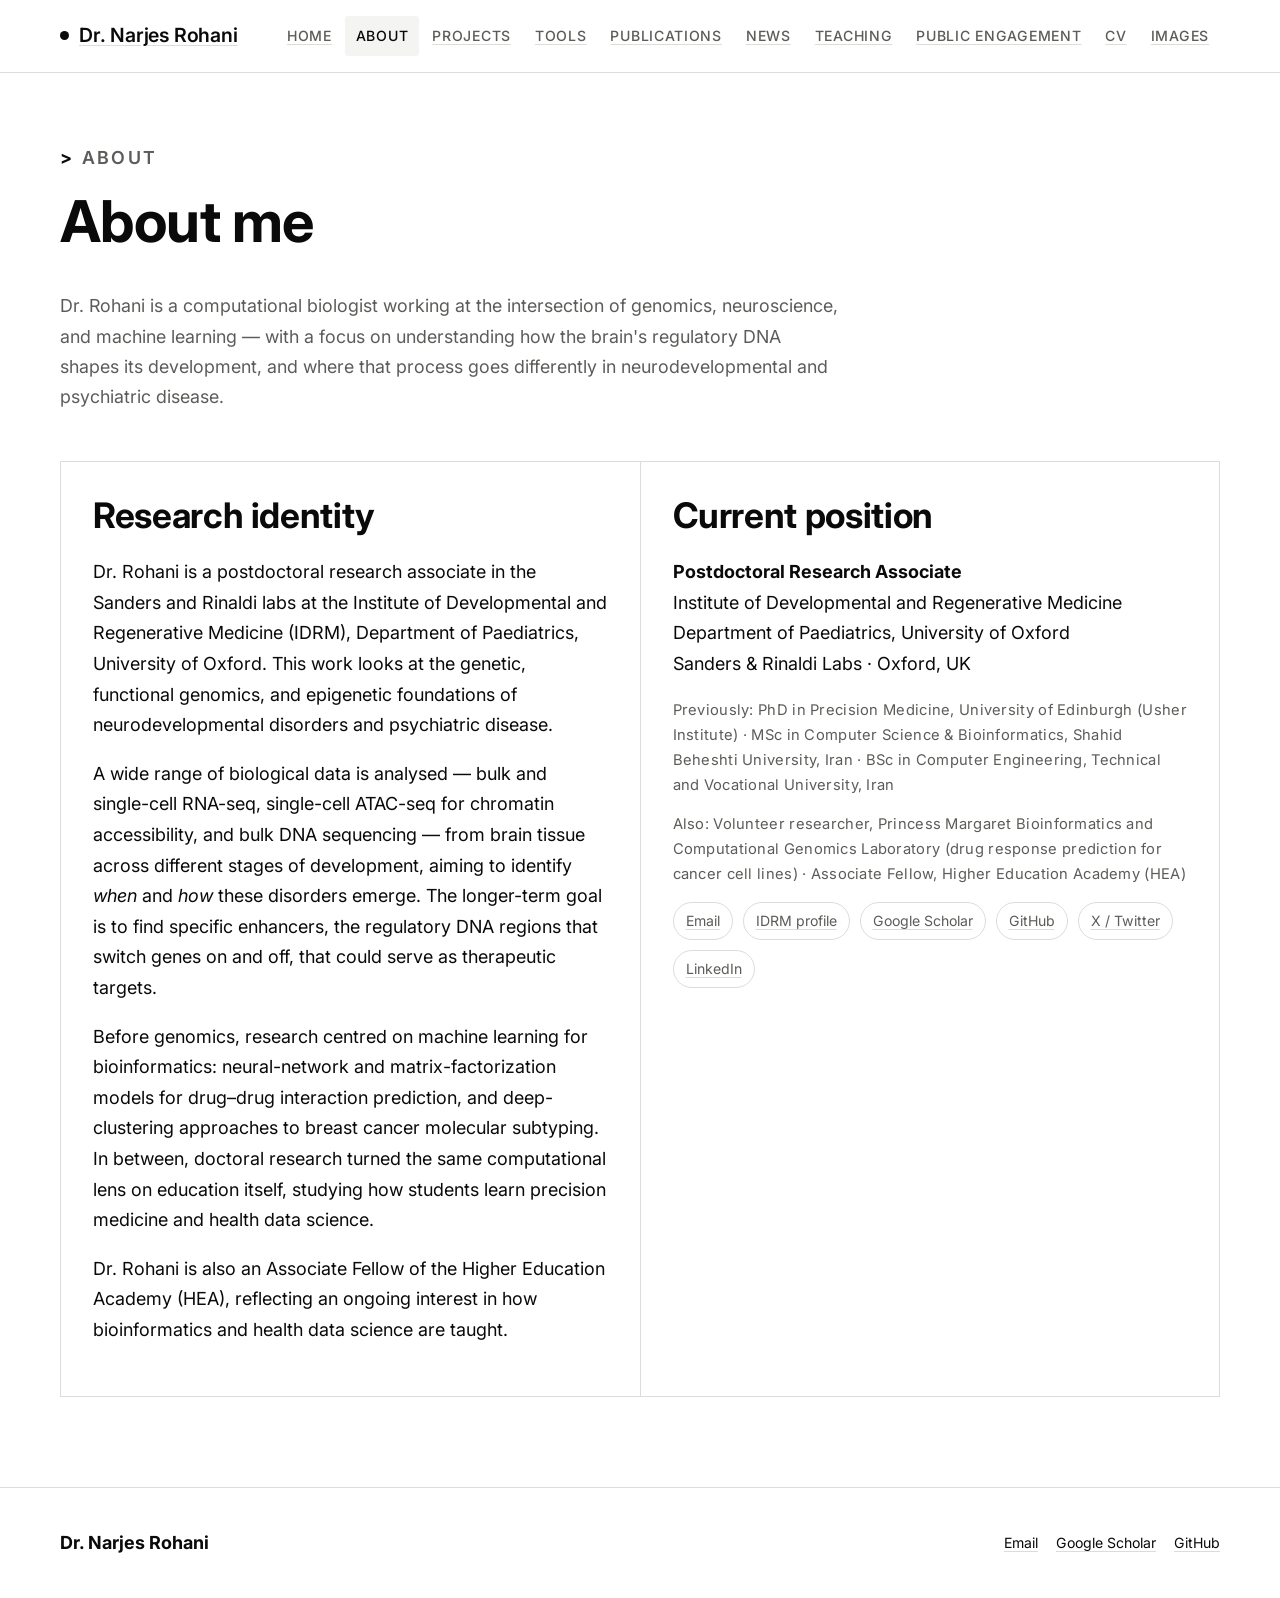
==== pages/about.html @ c46ffbc9 "Add files via upload" ====
<!doctype html>
<html lang="en">
<head>
<meta charset="utf-8">
<meta name="viewport" content="width=device-width, initial-scale=1">
<title>About | Dr. Narjes Rohani</title>
<meta name="description" content="About Dr. Narjes Rohani — postdoctoral research associate at the University of Oxford, working on the genomics of neurodevelopmental and psychiatric disease.">
<link rel="icon" href="../assets/images/favicon.svg" type="image/svg+xml">
<link rel="preconnect" href="https://fonts.googleapis.com">
<link rel="preconnect" href="https://fonts.gstatic.com" crossorigin>
<link href="https://fonts.googleapis.com/css2?family=Inter:wght@400;500;600;700;800&display=swap" rel="stylesheet">
<link rel="stylesheet" href="../assets/css/style.css">
</head>
<body>
<header class="site-header">
  <div class="container nav-wrap">
    <a class="brand" href="../index.html"><span class="mark"></span>Dr. Narjes Rohani</a>
    <button class="menu-toggle" aria-label="Toggle navigation">☰</button>
    <nav class="nav">
      <a href="../index.html">Home</a>
      <a href="about.html" class="active">About</a>
      <a href="projects.html">Projects</a>
      <a href="tools.html">Tools</a>
      <a href="publications.html">Publications</a>
      <a href="news.html">News</a>
      <a href="teaching.html">Teaching</a>
      <a href="engagement.html">Public engagement</a>
      <a href="cv.html">CV</a>
      <a href="images.html">Images</a>
    </nav>
  </div>
</header>

<main class="page container">
  <div class="page-header">
    <p class="eyebrow">ABOUT</p>
    <h1>About me</h1>
    <p>Dr. Rohani is a computational biologist working at the intersection of genomics, neuroscience, and machine learning — with a focus on understanding how the brain's regulatory DNA shapes its development, and where that process goes differently in neurodevelopmental and psychiatric disease.</p>
  </div>

  <div class="grid-two">
    <section>
      <h2>Research identity</h2>
      <p>Dr. Rohani is a postdoctoral research associate in the Sanders and Rinaldi labs at the Institute of Developmental and Regenerative Medicine (IDRM), Department of Paediatrics, University of Oxford. This work looks at the genetic, functional genomics, and epigenetic foundations of neurodevelopmental disorders and psychiatric disease.</p>
      <p>A wide range of biological data is analysed — bulk and single-cell RNA-seq, single-cell ATAC-seq for chromatin accessibility, and bulk DNA sequencing — from brain tissue across different stages of development, aiming to identify <em>when</em> and <em>how</em> these disorders emerge. The longer-term goal is to find specific enhancers, the regulatory DNA regions that switch genes on and off, that could serve as therapeutic targets.</p>
      <p>Before genomics, research centred on machine learning for bioinformatics: neural-network and matrix-factorization models for drug–drug interaction prediction, and deep-clustering approaches to breast cancer molecular subtyping. In between, doctoral research turned the same computational lens on education itself, studying how students learn precision medicine and health data science.</p>
      <p>Dr. Rohani is also an Associate Fellow of the Higher Education Academy (HEA), reflecting an ongoing interest in how bioinformatics and health data science are taught.</p>
    </section>
    <section>
      <h2>Current position</h2>
      <p><strong>Postdoctoral Research Associate</strong><br>Institute of Developmental and Regenerative Medicine<br>Department of Paediatrics, University of Oxford<br>Sanders &amp; Rinaldi Labs · Oxford, UK</p>
      <p class="meta">Previously: PhD in Precision Medicine, University of Edinburgh (Usher Institute) · MSc in Computer Science &amp; Bioinformatics, Shahid Beheshti University, Iran · BSc in Computer Engineering, Technical and Vocational University, Iran</p>
      <p class="meta">Also: Volunteer researcher, Princess Margaret Bioinformatics and Computational Genomics Laboratory (drug response prediction for cancer cell lines) · Associate Fellow, Higher Education Academy (HEA)</p>
      <div class="pill-links">
        <a href="mailto:narjes.rohani@paediatrics.ox.ac.uk">Email</a>
        <a href="https://www.idrm.ox.ac.uk/people/research-groups/sanders-group/narjes-rohani" target="_blank" rel="noopener">IDRM profile</a>
        <a href="https://scholar.google.com/citations?user=2zoKXHUAAAAJ&hl=en" target="_blank" rel="noopener">Google Scholar</a>
        <a href="https://github.com/nrohani" target="_blank" rel="noopener">GitHub</a>
        <a href="https://x.com/NarjesRohani" target="_blank" rel="noopener">X / Twitter</a>
        <a href="https://www.linkedin.com/in/narjes-rohani-153b0b168/" target="_blank" rel="noopener">LinkedIn</a>
      </div>
    </section>
  </div>
</main>

<footer class="footer">
  <div class="container footer-wrap">
    <strong>Dr. Narjes Rohani</strong>
    <div class="footer-links">
      <a href="mailto:narjes.rohani@paediatrics.ox.ac.uk">Email</a>
      <a href="https://scholar.google.com/citations?user=2zoKXHUAAAAJ&hl=en" target="_blank" rel="noopener">Google Scholar</a>
      <a href="https://github.com/nrohani" target="_blank" rel="noopener">GitHub</a>
    </div>
  </div>
</footer>
<script src="../assets/js/main.js"></script>
</body>
</html>
---- assets/css/style.css ----
/* =========================================================
   Dr. Narjes Rohani — academic site
   Palette: pure black / white / grays. Type: a single,
   standard, easy-to-read sans-serif (Inter) used throughout
   for headings, labels, and body text, at a comfortable
   reading size. Signature: brain-as-network motif.
   ========================================================= */

:root {
  --bg:        #ffffff;
  --bg-soft:   #f4f4f2;
  --ink:       #0a0a0a;
  --muted:     #5a5d58;
  --faint:     #8d8f8a;
  --line:      #dcddd8;
  --card:      #ffffff;

  --invert-bg:    #0a0a0a;
  --invert-ink:   #f4f4f2;
  --invert-muted: #9a9c96;
  --invert-line:  #2a2b27;

  --max: 1160px;
  --sans:  "Inter", Arial, Helvetica, ui-sans-serif, system-ui, -apple-system, "Segoe UI", sans-serif;
  /* Headings and labels use the same standard font as the body for consistency and readability. */
  --serif: var(--sans);
  --mono:  var(--sans);
}

* { box-sizing: border-box; }
html { scroll-behavior: smooth; }
body {
  margin: 0;
  font-family: var(--sans);
  color: var(--ink);
  background: var(--bg);
  line-height: 1.7;
  font-size: 18px;
}
a { color: var(--ink); text-decoration-color: var(--line); text-underline-offset: 3px; }
a:hover { text-decoration-color: var(--ink); }
::selection { background: var(--ink); color: var(--bg); }

.container { width: min(var(--max), calc(100% - 44px)); margin: 0 auto; }

/* ---------- header / nav ---------- */
.site-header {
  position: sticky; top: 0; z-index: 30;
  background: rgba(255,255,255,.92);
  backdrop-filter: blur(8px);
  border-bottom: 1px solid var(--line);
}
.nav-wrap { min-height: 72px; display: flex; align-items: center; justify-content: space-between; gap: 24px; }
.brand {
  font-family: var(--serif);
  font-weight: 600;
  font-size: 1.22rem;
  letter-spacing: -.01em;
  color: var(--ink);
  display: flex; align-items: center; gap: 10px;
}
.brand .mark { display: inline-block; width: 9px; height: 9px; border-radius: 50%; background: var(--ink); flex: none; }
.brand:hover { text-decoration: none; }
.nav { display: flex; gap: 2px; flex-wrap: wrap; justify-content: flex-end; }
.nav a {
  font-family: var(--mono);
  font-size: .88rem;
  font-weight: 500;
  letter-spacing: .05em;
  text-transform: uppercase;
  color: var(--muted);
  padding: 8px 11px;
  border-radius: 3px;
}
.nav a:hover, .nav a.active { color: var(--ink); background: var(--bg-soft); text-decoration: none; }
.menu-toggle { display: none; border: 1px solid var(--line); background: transparent; font-size: 1.1rem; padding: 6px 11px; border-radius: 4px; font-family: var(--mono); }

/* ---------- type ---------- */
h1, h2, h3 { font-family: var(--serif); line-height: 1.2; letter-spacing: -.01em; font-weight: 700; margin: 0 0 .6em; color: var(--ink); }
h1 { font-size: clamp(2.4rem, 5vw, 3.6rem); font-weight: 700; }
h2 { font-size: clamp(1.6rem, 3vw, 2.2rem); }
h3 { font-size: 1.2rem; font-weight: 700; margin: 0 0 8px; }
p { margin: 0 0 1em; }
.lead { font-size: 1.25rem; max-width: 700px; color: var(--ink); }
.muted { color: var(--muted); }
.faint { color: var(--faint); }

.eyebrow {
  font-family: var(--mono);
  font-size: .85rem;
  font-weight: 600;
  letter-spacing: .12em;
  text-transform: uppercase;
  color: var(--muted);
  margin: 0 0 14px;
  display: flex; align-items: center; gap: 8px;
}
.eyebrow::before { content: ">"; color: var(--ink); font-weight: 700; }

/* ---------- buttons ---------- */
.actions { display: flex; gap: 12px; margin-top: 30px; flex-wrap: wrap; }
.button {
  display: inline-flex; align-items: center; gap: 8px;
  padding: 12px 20px; border-radius: 3px;
  background: var(--ink); color: var(--bg);
  border: 1px solid var(--ink);
  font-family: var(--mono); font-size: .92rem; font-weight: 500; letter-spacing: .02em;
}
.button:hover { background: #262622; text-decoration: none; }
.button.secondary { background: transparent; color: var(--ink); }
.button.secondary:hover { background: var(--bg-soft); }
.button.on-dark { background: var(--invert-ink); color: var(--invert-bg); border-color: var(--invert-ink); }
.button.on-dark:hover { background: #d8d8d4; }
.button.ghost-on-dark { background: transparent; color: var(--invert-ink); border-color: var(--invert-line); }
.button.ghost-on-dark:hover { background: rgba(255,255,255,.06); }

/* ---------- hero ---------- */
.hero { display: grid; grid-template-columns: 1.28fr .9fr; gap: 60px; padding: 78px 0 84px; align-items: center; }
.hero-text .tagline-code {
  display: inline-block; font-family: var(--mono); font-size: .88rem; color: var(--muted);
  background: var(--bg-soft); border: 1px solid var(--line); padding: 4px 10px; border-radius: 3px; margin: 22px 0 0;
}
.hero-visual { position: relative; }
.hero-visual svg { width: 100%; height: auto; display: block; }
.neuron { fill: var(--ink); }
.syn { stroke: var(--muted); stroke-width: 1; opacity: .55; }
.trace { stroke: var(--ink); stroke-width: 1.4; fill: none; stroke-linecap: round; stroke-linejoin: round; }
.pad { fill: var(--ink); }
.brain-outline { fill: none; stroke: var(--line); stroke-width: 1.4; stroke-dasharray: 3 4; }
@keyframes pulse { 0%,100% { opacity: 1; transform: scale(1); } 50% { opacity: .45; transform: scale(1.35); } }
.neuron { transform-box: fill-box; transform-origin: center; animation: pulse 3.6s ease-in-out infinite; }
@media (prefers-reduced-motion: reduce) { .neuron { animation: none; } }
.hero-visual .cap {
  font-family: var(--mono); font-size: .82rem; letter-spacing: .1em; text-transform: uppercase;
  fill: var(--faint);
}

/* ---------- sections ---------- */
.section { padding: 76px 0; }
.section.tight { padding: 56px 0; }
.section-heading { margin-bottom: 34px; max-width: 680px; }
.alt {
  background: var(--invert-bg);
  color: var(--invert-ink);
}
.alt .eyebrow { color: var(--invert-muted); }
.alt .eyebrow::before { color: var(--invert-ink); }
.alt h2 { color: var(--invert-ink); }
.alt a { color: var(--invert-ink); text-decoration-color: var(--invert-line); }
.alt .muted { color: var(--invert-muted); }

/* ---------- cards ---------- */
.cards { display: grid; gap: 1px; background: var(--line); border: 1px solid var(--line); }
.cards.three { grid-template-columns: repeat(3, 1fr); }
.card { background: var(--card); padding: 30px 28px; position: relative; }
.number { font-family: var(--mono); color: var(--faint); font-size: .88rem; letter-spacing: .04em; }
.card p { color: var(--muted); }
.card a { font-family: var(--mono); font-size: .92rem; }
.tag-row { display: flex; flex-wrap: wrap; gap: 6px; margin: 10px 0 14px; }
.tag {
  font-family: var(--mono); font-size: .82rem; letter-spacing: .03em; text-transform: uppercase;
  border: 1px solid var(--line); color: var(--muted); padding: 3px 8px; border-radius: 3px;
}
.alt .tag { border-color: var(--invert-line); color: var(--invert-muted); }
.alt .cards { background: var(--invert-line); border-color: var(--invert-line); }
.alt .card { background: var(--invert-bg); }
.alt .card p { color: var(--invert-muted); }

/* ---------- split / publications ---------- */
.split { display: grid; grid-template-columns: .55fr 1fr; gap: 60px; }
.publication-list article { display: grid; grid-template-columns: 78px 1fr; gap: 20px; padding: 22px 0; border-bottom: 1px solid var(--invert-line); }
.publication-list article:first-child { padding-top: 0; }
.pub-year { font-family: var(--mono); color: var(--invert-muted); font-weight: 500; font-size: .92rem; }
.pub-year::before { content: "$ "; }
.publication-list h3 { margin-top: 0; color: var(--invert-ink); font-size: 1.05rem; }
.publication-list p { color: var(--invert-muted); font-size: .93rem; margin-bottom: 6px; }
.publication-list a { font-family: var(--mono); font-size: .88rem; }

/* ---------- footer ---------- */
.footer { padding: 40px 0; border-top: 1px solid var(--line); }
.footer-wrap { display: flex; justify-content: space-between; gap: 25px; align-items: center; flex-wrap: wrap; }
.footer-links { display: flex; flex-wrap: wrap; gap: 18px; font-family: var(--mono); font-size: .88rem; }
.footer .muted { font-family: var(--mono); font-size: .88rem; }

/* ---------- inner pages ---------- */
.page { padding: 70px 0 90px; }
.page-header { max-width: 780px; margin-bottom: 48px; }
.page-header p { font-size: 1.12rem; color: var(--muted); }
.grid-two { display: grid; grid-template-columns: repeat(2, 1fr); gap: 1px; background: var(--line); border: 1px solid var(--line); }
.grid-two > section { background: var(--card); padding: 32px; }
.list-item { padding: 24px 0; border-bottom: 1px solid var(--line); }
.list-item:first-child { padding-top: 0; }
.meta { font-family: var(--mono); color: var(--muted); font-size: .92rem; letter-spacing: .02em; }
.gallery { display: grid; grid-template-columns: repeat(3, 1fr); gap: 1px; background: var(--line); border: 1px solid var(--line); }
.gallery figure { margin: 0; background: var(--card); }
.gallery img { width: 100%; aspect-ratio: 4/3; object-fit: cover; display: block; }
.gallery figcaption { font-family: var(--mono); font-size: .88rem; color: var(--muted); padding: 10px 12px; border-top: 1px solid var(--line); }
.cv-actions { margin: 22px 0 42px; display: flex; align-items: center; gap: 14px; flex-wrap: wrap; }
.cv-note { font-family: var(--mono); font-size: .88rem; color: var(--faint); }
.cv-page { padding: 120px 0; text-align: center; }
.cv-page .page-header { margin: 0 auto; }
.cv-page .cv-actions { justify-content: center; margin-top: 30px; }

.divider {
  height: 10px; margin: 0;
  background-image: repeating-linear-gradient(90deg, var(--ink) 0 10px, transparent 10px 20px);
  opacity: .12;
}

.repo-list { display: grid; gap: 1px; background: var(--line); border: 1px solid var(--line); }
.repo { background: var(--card); padding: 22px 28px; display: grid; grid-template-columns: 1fr auto; gap: 14px; align-items: center; }
.repo h3 { margin: 0 0 4px; font-family: var(--mono); font-size: 1rem; }
.repo p { margin: 0; color: var(--muted); font-size: .92rem; }
.repo a { font-family: var(--mono); font-size: .88rem; white-space: nowrap; }

.video-grid { display: grid; grid-template-columns: repeat(3, 1fr); gap: 28px; margin-top: 30px; }
.video-card h3 { font-size: 1.05rem; margin-bottom: 4px; }
.video-card p { color: var(--muted); font-size: .95rem; }
.video-embed { position: relative; width: 100%; padding-top: 56.25%; background: var(--bg-soft); border: 1px solid var(--line); border-radius: 4px; overflow: hidden; margin-bottom: 12px; }
.video-embed iframe { position: absolute; inset: 0; width: 100%; height: 100%; border: 0; }

.pill-links { display: flex; flex-wrap: wrap; gap: 10px; margin-top: 10px; }
.pill-links a {
  font-family: var(--mono); font-size: .88rem; border: 1px solid var(--line); padding: 6px 12px; border-radius: 20px; color: var(--muted);
}
.pill-links a:hover { color: var(--ink); border-color: var(--ink); text-decoration: none; }

/* ---------- responsive ---------- */
@media (max-width: 900px) {
  .hero, .split, .cards.three, .grid-two, .gallery, .video-grid { grid-template-columns: 1fr; }
  .hero { padding-top: 46px; gap: 34px; }
  .hero-visual { max-width: 340px; margin: 0 auto; }
  .nav {
    display: none; position: absolute; left: 0; right: 0; top: 72px;
    flex-direction: column; align-items: flex-start;
    padding: 14px 22px 22px; background: var(--bg); border-bottom: 1px solid var(--line);
  }
  .nav.open { display: flex; }
  .nav a { padding: 10px 6px; width: 100%; }
  .menu-toggle { display: block; }
  .footer-wrap { align-items: flex-start; flex-direction: column; }
  .repo { grid-template-columns: 1fr; align-items: start; }
}
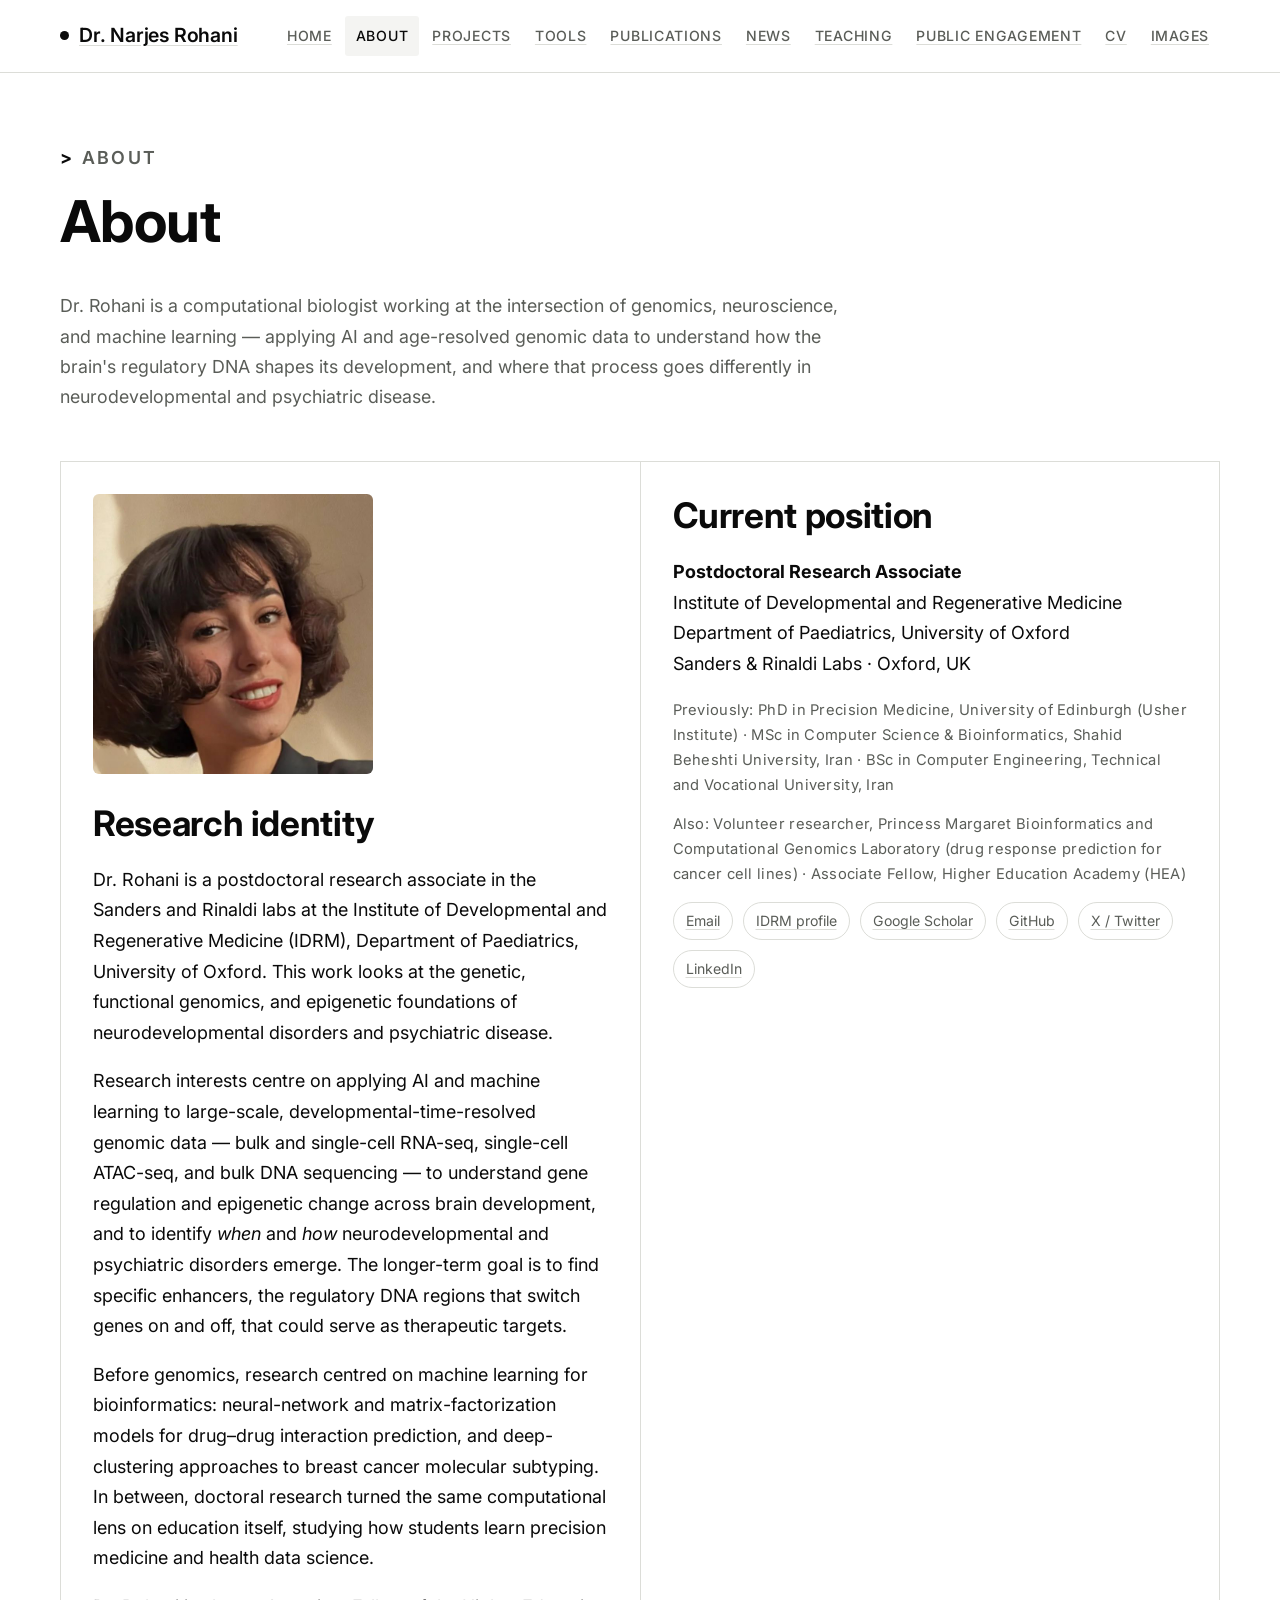
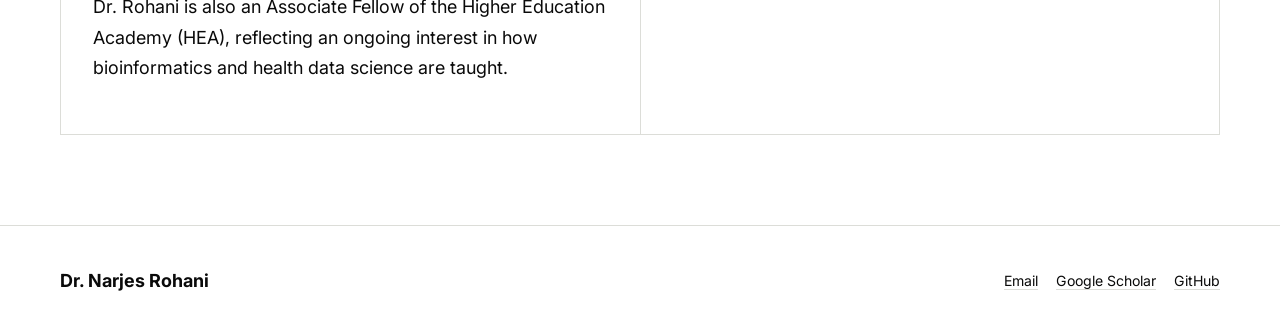
==== commit 9191229d: "Add files via upload" ====
--- a/pages/about.html
+++ b/pages/about.html
@@ -34,15 +34,16 @@
 <main class="page container">
   <div class="page-header">
     <p class="eyebrow">ABOUT</p>
-    <h1>About me</h1>
-    <p>Dr. Rohani is a computational biologist working at the intersection of genomics, neuroscience, and machine learning — with a focus on understanding how the brain's regulatory DNA shapes its development, and where that process goes differently in neurodevelopmental and psychiatric disease.</p>
+    <h1>About</h1>
+    <p>Dr. Rohani is a computational biologist working at the intersection of genomics, neuroscience, and machine learning — applying AI and age-resolved genomic data to understand how the brain's regulatory DNA shapes its development, and where that process goes differently in neurodevelopmental and psychiatric disease.</p>
   </div>
 
   <div class="grid-two">
     <section>
+      <img class="about-photo" src="../assets/images/site/headshot.jpg" alt="Portrait of Dr. Narjes Rohani">
       <h2>Research identity</h2>
       <p>Dr. Rohani is a postdoctoral research associate in the Sanders and Rinaldi labs at the Institute of Developmental and Regenerative Medicine (IDRM), Department of Paediatrics, University of Oxford. This work looks at the genetic, functional genomics, and epigenetic foundations of neurodevelopmental disorders and psychiatric disease.</p>
-      <p>A wide range of biological data is analysed — bulk and single-cell RNA-seq, single-cell ATAC-seq for chromatin accessibility, and bulk DNA sequencing — from brain tissue across different stages of development, aiming to identify <em>when</em> and <em>how</em> these disorders emerge. The longer-term goal is to find specific enhancers, the regulatory DNA regions that switch genes on and off, that could serve as therapeutic targets.</p>
+      <p>Research interests centre on applying AI and machine learning to large-scale, developmental-time-resolved genomic data — bulk and single-cell RNA-seq, single-cell ATAC-seq, and bulk DNA sequencing — to understand gene regulation and epigenetic change across brain development, and to identify <em>when</em> and <em>how</em> neurodevelopmental and psychiatric disorders emerge. The longer-term goal is to find specific enhancers, the regulatory DNA regions that switch genes on and off, that could serve as therapeutic targets.</p>
       <p>Before genomics, research centred on machine learning for bioinformatics: neural-network and matrix-factorization models for drug–drug interaction prediction, and deep-clustering approaches to breast cancer molecular subtyping. In between, doctoral research turned the same computational lens on education itself, studying how students learn precision medicine and health data science.</p>
       <p>Dr. Rohani is also an Associate Fellow of the Higher Education Academy (HEA), reflecting an ongoing interest in how bioinformatics and health data science are taught.</p>
     </section>
--- a/assets/css/style.css
+++ b/assets/css/style.css
@@ -220,6 +220,30 @@
 .video-embed iframe { position: absolute; inset: 0; width: 100%; height: 100%; border: 0; }
 
 .pill-links { display: flex; flex-wrap: wrap; gap: 10px; margin-top: 10px; }
+
+/* ---------- profile photo ---------- */
+.profile-photo { width: 128px; height: 128px; border-radius: 50%; object-fit: cover; border: 1px solid var(--line); flex: none; }
+.hero-person { display: flex; align-items: center; gap: 18px; margin-bottom: 22px; }
+.hero-person .profile-photo { width: 84px; height: 84px; }
+.about-photo { width: 100%; max-width: 280px; border-radius: 6px; object-fit: cover; margin-bottom: 18px; }
+
+/* ---------- photo gallery (real photos, not SVG placeholders) ---------- */
+.gallery img { object-fit: cover; }
+.gallery figcaption { font-family: var(--sans); text-transform: none; letter-spacing: normal; }
+
+/* ---------- news list ---------- */
+.news-list .list-item { display: grid; grid-template-columns: 100px 1fr; gap: 20px; }
+.news-list .meta { white-space: nowrap; }
+
+/* ---------- research/engagement photo strip ---------- */
+.photo-row { display: grid; grid-template-columns: repeat(3, 1fr); gap: 1px; background: var(--line); border: 1px solid var(--line); margin: 30px 0; }
+.photo-row figure { margin: 0; background: var(--card); }
+.photo-row img { width: 100%; aspect-ratio: 4/3; object-fit: cover; display: block; }
+.photo-row figcaption { font-size: .88rem; color: var(--muted); padding: 10px 12px; border-top: 1px solid var(--line); }
+
+@media (max-width: 900px) {
+  .photo-row { grid-template-columns: 1fr; }
+}
 .pill-links a {
   font-family: var(--mono); font-size: .88rem; border: 1px solid var(--line); padding: 6px 12px; border-radius: 20px; color: var(--muted);
 }
